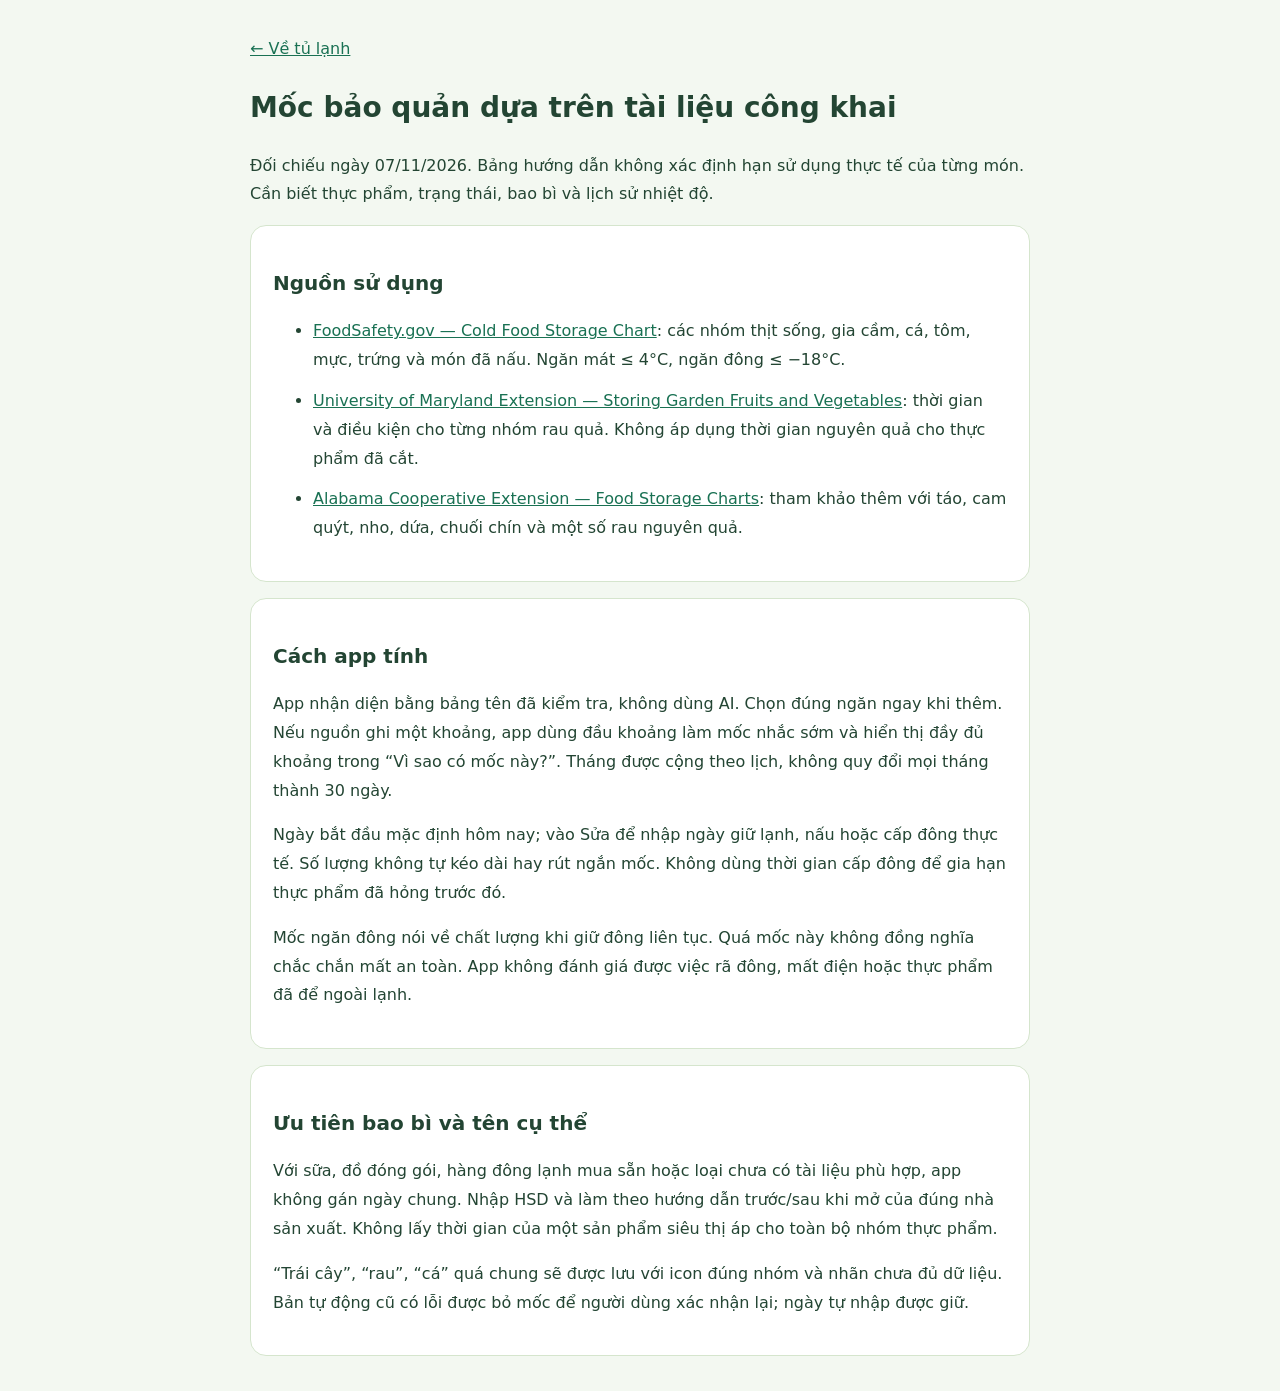
==== sources.html @ 4a422220 "Fix food icons and source-based storage guidance; add quantity and fridge/freezer controls" ====
<!doctype html><html lang="vi"><meta charset="utf-8"><meta name="viewport" content="width=device-width,initial-scale=1"><title>Tài liệu bảo quản · Tủ lạnh nhỏ</title><style>body{font:16px/1.8 system-ui;max-width:780px;margin:35px auto;padding:0 22px;color:#234533;background:#f3f8f1}h1{font-size:28px}h2{font-size:20px}a{color:#197153}section{background:#fff;border:1px solid #d5e5cd;padding:22px;border-radius:16px;margin:16px 0}li{margin:12px 0}</style><a href="./">← Về tủ lạnh</a><h1>Mốc bảo quản dựa trên tài liệu công khai</h1><p>Đối chiếu ngày 07/11/2026. Bảng hướng dẫn không xác định hạn sử dụng thực tế của từng món. Cần biết thực phẩm, trạng thái, bao bì và lịch sử nhiệt độ.</p><section><h2>Nguồn sử dụng</h2><ul><li><a href="https://www.foodsafety.gov/food-safety-charts/cold-food-storage-charts">FoodSafety.gov — Cold Food Storage Chart</a>: các nhóm thịt sống, gia cầm, cá, tôm, mực, trứng và món đã nấu. Ngăn mát ≤ 4°C, ngăn đông ≤ −18°C.</li><li><a href="https://www.extension.umd.edu/resource/storing-garden-fruits-and-vegetables">University of Maryland Extension — Storing Garden Fruits and Vegetables</a>: thời gian và điều kiện cho từng nhóm rau quả. Không áp dụng thời gian nguyên quả cho thực phẩm đã cắt.</li><li><a href="https://www.aces.edu/blog/topics/disaster-home-family/food-storage-charts/">Alabama Cooperative Extension — Food Storage Charts</a>: tham khảo thêm với táo, cam quýt, nho, dứa, chuối chín và một số rau nguyên quả.</li></ul></section><section><h2>Cách app tính</h2><p>App nhận diện bằng bảng tên đã kiểm tra, không dùng AI. Chọn đúng ngăn ngay khi thêm. Nếu nguồn ghi một khoảng, app dùng đầu khoảng làm mốc nhắc sớm và hiển thị đầy đủ khoảng trong “Vì sao có mốc này?”. Tháng được cộng theo lịch, không quy đổi mọi tháng thành 30 ngày.</p><p>Ngày bắt đầu mặc định hôm nay; vào Sửa để nhập ngày giữ lạnh, nấu hoặc cấp đông thực tế. Số lượng không tự kéo dài hay rút ngắn mốc. Không dùng thời gian cấp đông để gia hạn thực phẩm đã hỏng trước đó.</p><p>Mốc ngăn đông nói về chất lượng khi giữ đông liên tục. Quá mốc này không đồng nghĩa chắc chắn mất an toàn. App không đánh giá được việc rã đông, mất điện hoặc thực phẩm đã để ngoài lạnh.</p></section><section><h2>Ưu tiên bao bì và tên cụ thể</h2><p>Với sữa, đồ đóng gói, hàng đông lạnh mua sẵn hoặc loại chưa có tài liệu phù hợp, app không gán ngày chung. Nhập HSD và làm theo hướng dẫn trước/sau khi mở của đúng nhà sản xuất. Không lấy thời gian của một sản phẩm siêu thị áp cho toàn bộ nhóm thực phẩm.</p><p>“Trái cây”, “rau”, “cá” quá chung sẽ được lưu với icon đúng nhóm và nhãn chưa đủ dữ liệu. Bản tự động cũ có lỗi được bỏ mốc để người dùng xác nhận lại; ngày tự nhập được giữ.</p></section></html>
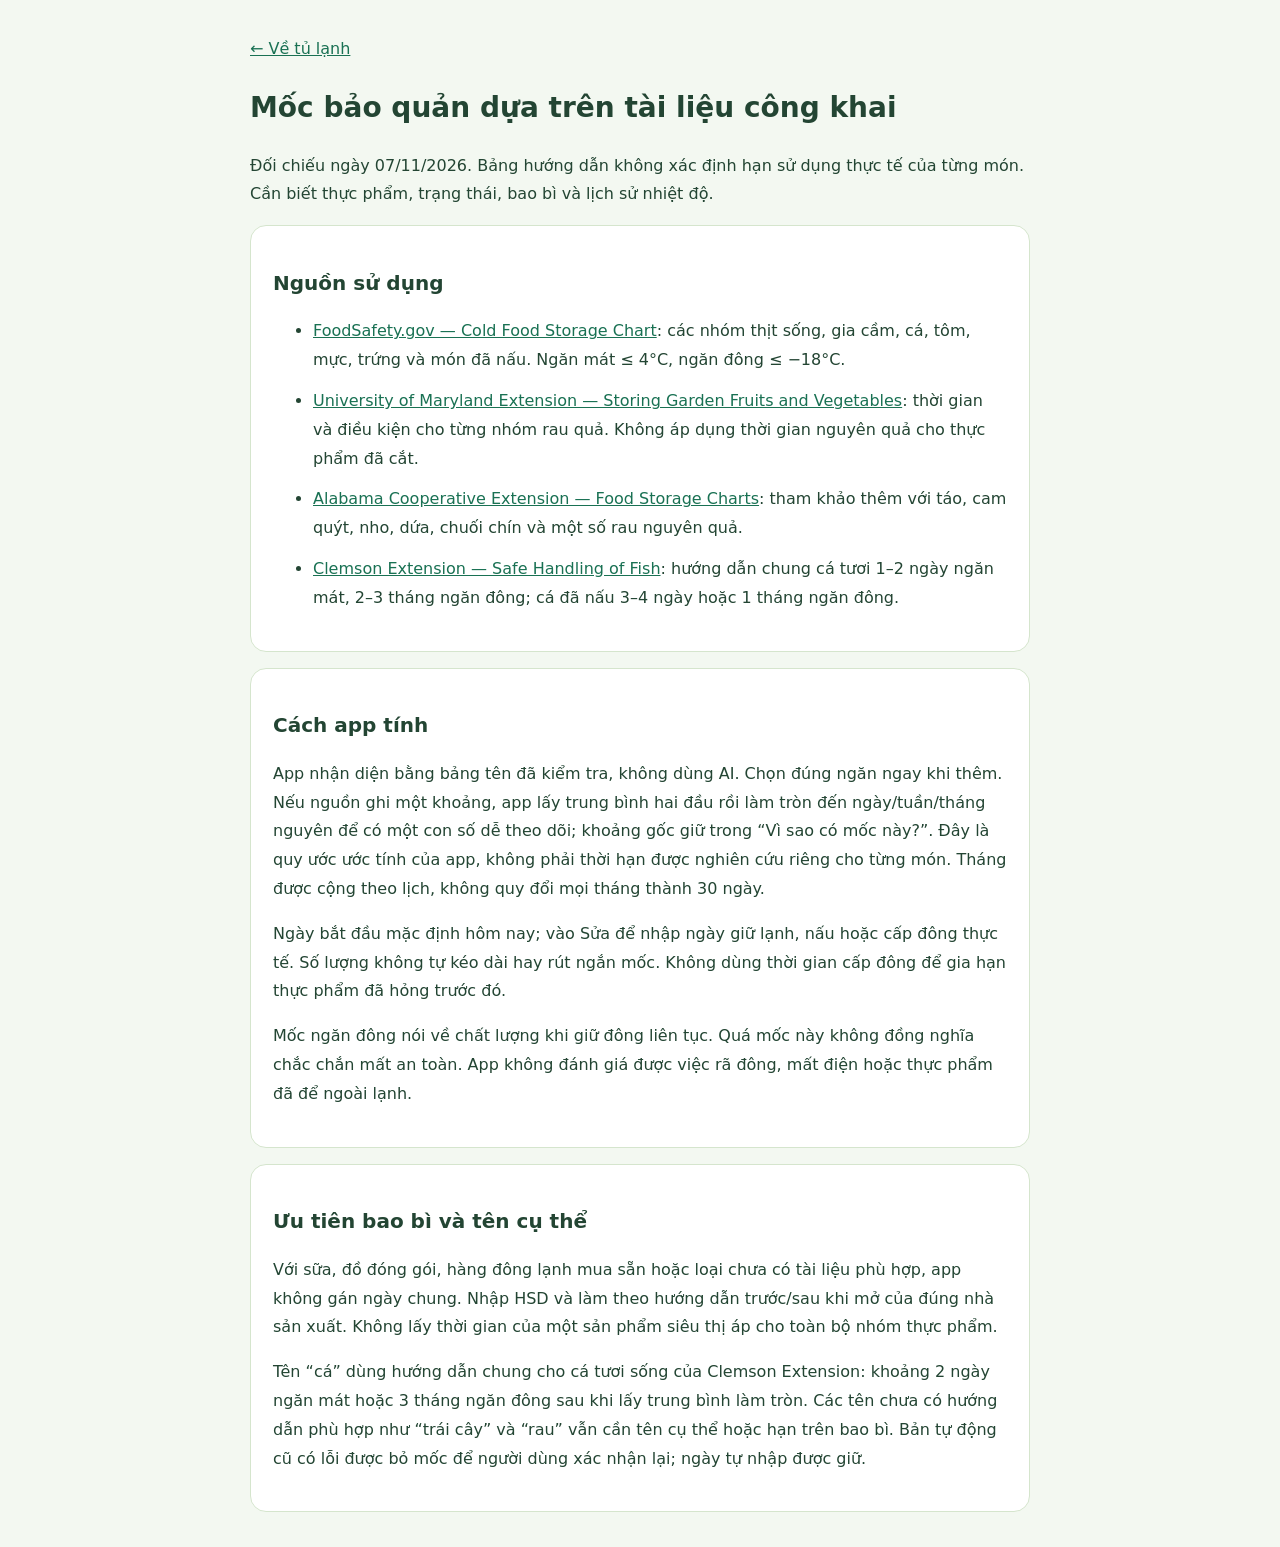
==== commit 2bb5942c: "Use rounded average storage estimates and add generic fresh fish guidance" ====
--- a/sources.html
+++ b/sources.html
@@ -1 +1 @@
-<!doctype html><html lang="vi"><meta charset="utf-8"><meta name="viewport" content="width=device-width,initial-scale=1"><title>Tài liệu bảo quản · Tủ lạnh nhỏ</title><style>body{font:16px/1.8 system-ui;max-width:780px;margin:35px auto;padding:0 22px;color:#234533;background:#f3f8f1}h1{font-size:28px}h2{font-size:20px}a{color:#197153}section{background:#fff;border:1px solid #d5e5cd;padding:22px;border-radius:16px;margin:16px 0}li{margin:12px 0}</style><a href="./">← Về tủ lạnh</a><h1>Mốc bảo quản dựa trên tài liệu công khai</h1><p>Đối chiếu ngày 07/11/2026. Bảng hướng dẫn không xác định hạn sử dụng thực tế của từng món. Cần biết thực phẩm, trạng thái, bao bì và lịch sử nhiệt độ.</p><section><h2>Nguồn sử dụng</h2><ul><li><a href="https://www.foodsafety.gov/food-safety-charts/cold-food-storage-charts">FoodSafety.gov — Cold Food Storage Chart</a>: các nhóm thịt sống, gia cầm, cá, tôm, mực, trứng và món đã nấu. Ngăn mát ≤ 4°C, ngăn đông ≤ −18°C.</li><li><a href="https://www.extension.umd.edu/resource/storing-garden-fruits-and-vegetables">University of Maryland Extension — Storing Garden Fruits and Vegetables</a>: thời gian và điều kiện cho từng nhóm rau quả. Không áp dụng thời gian nguyên quả cho thực phẩm đã cắt.</li><li><a href="https://www.aces.edu/blog/topics/disaster-home-family/food-storage-charts/">Alabama Cooperative Extension — Food Storage Charts</a>: tham khảo thêm với táo, cam quýt, nho, dứa, chuối chín và một số rau nguyên quả.</li></ul></section><section><h2>Cách app tính</h2><p>App nhận diện bằng bảng tên đã kiểm tra, không dùng AI. Chọn đúng ngăn ngay khi thêm. Nếu nguồn ghi một khoảng, app dùng đầu khoảng làm mốc nhắc sớm và hiển thị đầy đủ khoảng trong “Vì sao có mốc này?”. Tháng được cộng theo lịch, không quy đổi mọi tháng thành 30 ngày.</p><p>Ngày bắt đầu mặc định hôm nay; vào Sửa để nhập ngày giữ lạnh, nấu hoặc cấp đông thực tế. Số lượng không tự kéo dài hay rút ngắn mốc. Không dùng thời gian cấp đông để gia hạn thực phẩm đã hỏng trước đó.</p><p>Mốc ngăn đông nói về chất lượng khi giữ đông liên tục. Quá mốc này không đồng nghĩa chắc chắn mất an toàn. App không đánh giá được việc rã đông, mất điện hoặc thực phẩm đã để ngoài lạnh.</p></section><section><h2>Ưu tiên bao bì và tên cụ thể</h2><p>Với sữa, đồ đóng gói, hàng đông lạnh mua sẵn hoặc loại chưa có tài liệu phù hợp, app không gán ngày chung. Nhập HSD và làm theo hướng dẫn trước/sau khi mở của đúng nhà sản xuất. Không lấy thời gian của một sản phẩm siêu thị áp cho toàn bộ nhóm thực phẩm.</p><p>“Trái cây”, “rau”, “cá” quá chung sẽ được lưu với icon đúng nhóm và nhãn chưa đủ dữ liệu. Bản tự động cũ có lỗi được bỏ mốc để người dùng xác nhận lại; ngày tự nhập được giữ.</p></section></html>
+<!doctype html><html lang="vi"><meta charset="utf-8"><meta name="viewport" content="width=device-width,initial-scale=1"><title>Tài liệu bảo quản · Tủ lạnh nhỏ</title><style>body{font:16px/1.8 system-ui;max-width:780px;margin:35px auto;padding:0 22px;color:#234533;background:#f3f8f1}h1{font-size:28px}h2{font-size:20px}a{color:#197153}section{background:#fff;border:1px solid #d5e5cd;padding:22px;border-radius:16px;margin:16px 0}li{margin:12px 0}</style><a href="./">← Về tủ lạnh</a><h1>Mốc bảo quản dựa trên tài liệu công khai</h1><p>Đối chiếu ngày 07/11/2026. Bảng hướng dẫn không xác định hạn sử dụng thực tế của từng món. Cần biết thực phẩm, trạng thái, bao bì và lịch sử nhiệt độ.</p><section><h2>Nguồn sử dụng</h2><ul><li><a href="https://www.foodsafety.gov/food-safety-charts/cold-food-storage-charts">FoodSafety.gov — Cold Food Storage Chart</a>: các nhóm thịt sống, gia cầm, cá, tôm, mực, trứng và món đã nấu. Ngăn mát ≤ 4°C, ngăn đông ≤ −18°C.</li><li><a href="https://www.extension.umd.edu/resource/storing-garden-fruits-and-vegetables">University of Maryland Extension — Storing Garden Fruits and Vegetables</a>: thời gian và điều kiện cho từng nhóm rau quả. Không áp dụng thời gian nguyên quả cho thực phẩm đã cắt.</li><li><a href="https://www.aces.edu/blog/topics/disaster-home-family/food-storage-charts/">Alabama Cooperative Extension — Food Storage Charts</a>: tham khảo thêm với táo, cam quýt, nho, dứa, chuối chín và một số rau nguyên quả.</li><li><a href="https://hgic.clemson.edu/factsheet/safe-handling-of-fish/">Clemson Extension — Safe Handling of Fish</a>: hướng dẫn chung cá tươi 1–2 ngày ngăn mát, 2–3 tháng ngăn đông; cá đã nấu 3–4 ngày hoặc 1 tháng ngăn đông.</li></ul></section><section><h2>Cách app tính</h2><p>App nhận diện bằng bảng tên đã kiểm tra, không dùng AI. Chọn đúng ngăn ngay khi thêm. Nếu nguồn ghi một khoảng, app lấy trung bình hai đầu rồi làm tròn đến ngày/tuần/tháng nguyên để có một con số dễ theo dõi; khoảng gốc giữ trong “Vì sao có mốc này?”. Đây là quy ước ước tính của app, không phải thời hạn được nghiên cứu riêng cho từng món. Tháng được cộng theo lịch, không quy đổi mọi tháng thành 30 ngày.</p><p>Ngày bắt đầu mặc định hôm nay; vào Sửa để nhập ngày giữ lạnh, nấu hoặc cấp đông thực tế. Số lượng không tự kéo dài hay rút ngắn mốc. Không dùng thời gian cấp đông để gia hạn thực phẩm đã hỏng trước đó.</p><p>Mốc ngăn đông nói về chất lượng khi giữ đông liên tục. Quá mốc này không đồng nghĩa chắc chắn mất an toàn. App không đánh giá được việc rã đông, mất điện hoặc thực phẩm đã để ngoài lạnh.</p></section><section><h2>Ưu tiên bao bì và tên cụ thể</h2><p>Với sữa, đồ đóng gói, hàng đông lạnh mua sẵn hoặc loại chưa có tài liệu phù hợp, app không gán ngày chung. Nhập HSD và làm theo hướng dẫn trước/sau khi mở của đúng nhà sản xuất. Không lấy thời gian của một sản phẩm siêu thị áp cho toàn bộ nhóm thực phẩm.</p><p>Tên “cá” dùng hướng dẫn chung cho cá tươi sống của Clemson Extension: khoảng 2 ngày ngăn mát hoặc 3 tháng ngăn đông sau khi lấy trung bình làm tròn. Các tên chưa có hướng dẫn phù hợp như “trái cây” và “rau” vẫn cần tên cụ thể hoặc hạn trên bao bì. Bản tự động cũ có lỗi được bỏ mốc để người dùng xác nhận lại; ngày tự nhập được giữ.</p></section></html>
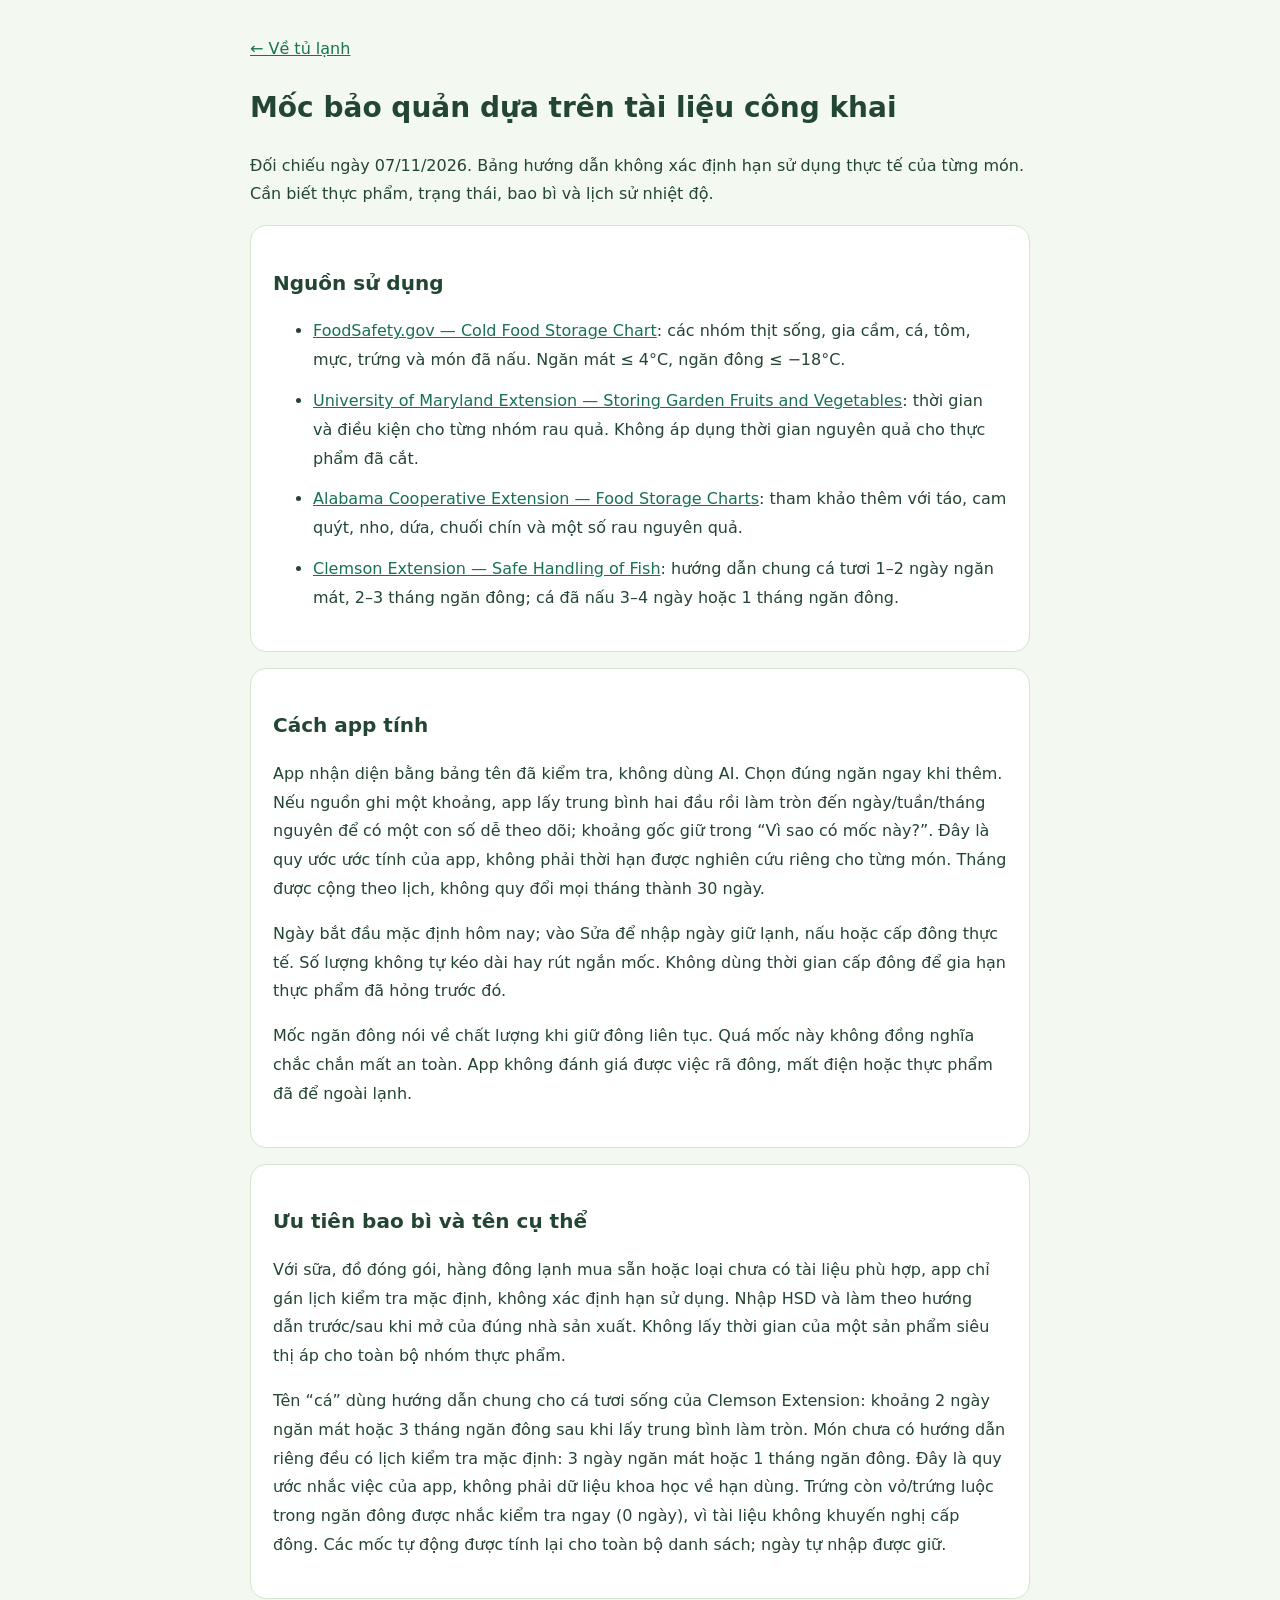
==== commit 600462c8: "Apply automatic dates to all foods with transparent default check reminders" ====
--- a/sources.html
+++ b/sources.html
@@ -1 +1 @@
-<!doctype html><html lang="vi"><meta charset="utf-8"><meta name="viewport" content="width=device-width,initial-scale=1"><title>Tài liệu bảo quản · Tủ lạnh nhỏ</title><style>body{font:16px/1.8 system-ui;max-width:780px;margin:35px auto;padding:0 22px;color:#234533;background:#f3f8f1}h1{font-size:28px}h2{font-size:20px}a{color:#197153}section{background:#fff;border:1px solid #d5e5cd;padding:22px;border-radius:16px;margin:16px 0}li{margin:12px 0}</style><a href="./">← Về tủ lạnh</a><h1>Mốc bảo quản dựa trên tài liệu công khai</h1><p>Đối chiếu ngày 07/11/2026. Bảng hướng dẫn không xác định hạn sử dụng thực tế của từng món. Cần biết thực phẩm, trạng thái, bao bì và lịch sử nhiệt độ.</p><section><h2>Nguồn sử dụng</h2><ul><li><a href="https://www.foodsafety.gov/food-safety-charts/cold-food-storage-charts">FoodSafety.gov — Cold Food Storage Chart</a>: các nhóm thịt sống, gia cầm, cá, tôm, mực, trứng và món đã nấu. Ngăn mát ≤ 4°C, ngăn đông ≤ −18°C.</li><li><a href="https://www.extension.umd.edu/resource/storing-garden-fruits-and-vegetables">University of Maryland Extension — Storing Garden Fruits and Vegetables</a>: thời gian và điều kiện cho từng nhóm rau quả. Không áp dụng thời gian nguyên quả cho thực phẩm đã cắt.</li><li><a href="https://www.aces.edu/blog/topics/disaster-home-family/food-storage-charts/">Alabama Cooperative Extension — Food Storage Charts</a>: tham khảo thêm với táo, cam quýt, nho, dứa, chuối chín và một số rau nguyên quả.</li><li><a href="https://hgic.clemson.edu/factsheet/safe-handling-of-fish/">Clemson Extension — Safe Handling of Fish</a>: hướng dẫn chung cá tươi 1–2 ngày ngăn mát, 2–3 tháng ngăn đông; cá đã nấu 3–4 ngày hoặc 1 tháng ngăn đông.</li></ul></section><section><h2>Cách app tính</h2><p>App nhận diện bằng bảng tên đã kiểm tra, không dùng AI. Chọn đúng ngăn ngay khi thêm. Nếu nguồn ghi một khoảng, app lấy trung bình hai đầu rồi làm tròn đến ngày/tuần/tháng nguyên để có một con số dễ theo dõi; khoảng gốc giữ trong “Vì sao có mốc này?”. Đây là quy ước ước tính của app, không phải thời hạn được nghiên cứu riêng cho từng món. Tháng được cộng theo lịch, không quy đổi mọi tháng thành 30 ngày.</p><p>Ngày bắt đầu mặc định hôm nay; vào Sửa để nhập ngày giữ lạnh, nấu hoặc cấp đông thực tế. Số lượng không tự kéo dài hay rút ngắn mốc. Không dùng thời gian cấp đông để gia hạn thực phẩm đã hỏng trước đó.</p><p>Mốc ngăn đông nói về chất lượng khi giữ đông liên tục. Quá mốc này không đồng nghĩa chắc chắn mất an toàn. App không đánh giá được việc rã đông, mất điện hoặc thực phẩm đã để ngoài lạnh.</p></section><section><h2>Ưu tiên bao bì và tên cụ thể</h2><p>Với sữa, đồ đóng gói, hàng đông lạnh mua sẵn hoặc loại chưa có tài liệu phù hợp, app không gán ngày chung. Nhập HSD và làm theo hướng dẫn trước/sau khi mở của đúng nhà sản xuất. Không lấy thời gian của một sản phẩm siêu thị áp cho toàn bộ nhóm thực phẩm.</p><p>Tên “cá” dùng hướng dẫn chung cho cá tươi sống của Clemson Extension: khoảng 2 ngày ngăn mát hoặc 3 tháng ngăn đông sau khi lấy trung bình làm tròn. Các tên chưa có hướng dẫn phù hợp như “trái cây” và “rau” vẫn cần tên cụ thể hoặc hạn trên bao bì. Bản tự động cũ có lỗi được bỏ mốc để người dùng xác nhận lại; ngày tự nhập được giữ.</p></section></html>
+<!doctype html><html lang="vi"><meta charset="utf-8"><meta name="viewport" content="width=device-width,initial-scale=1"><title>Tài liệu bảo quản · Tủ lạnh nhỏ</title><style>body{font:16px/1.8 system-ui;max-width:780px;margin:35px auto;padding:0 22px;color:#234533;background:#f3f8f1}h1{font-size:28px}h2{font-size:20px}a{color:#197153}section{background:#fff;border:1px solid #d5e5cd;padding:22px;border-radius:16px;margin:16px 0}li{margin:12px 0}</style><a href="./">← Về tủ lạnh</a><h1>Mốc bảo quản dựa trên tài liệu công khai</h1><p>Đối chiếu ngày 07/11/2026. Bảng hướng dẫn không xác định hạn sử dụng thực tế của từng món. Cần biết thực phẩm, trạng thái, bao bì và lịch sử nhiệt độ.</p><section><h2>Nguồn sử dụng</h2><ul><li><a href="https://www.foodsafety.gov/food-safety-charts/cold-food-storage-charts">FoodSafety.gov — Cold Food Storage Chart</a>: các nhóm thịt sống, gia cầm, cá, tôm, mực, trứng và món đã nấu. Ngăn mát ≤ 4°C, ngăn đông ≤ −18°C.</li><li><a href="https://www.extension.umd.edu/resource/storing-garden-fruits-and-vegetables">University of Maryland Extension — Storing Garden Fruits and Vegetables</a>: thời gian và điều kiện cho từng nhóm rau quả. Không áp dụng thời gian nguyên quả cho thực phẩm đã cắt.</li><li><a href="https://www.aces.edu/blog/topics/disaster-home-family/food-storage-charts/">Alabama Cooperative Extension — Food Storage Charts</a>: tham khảo thêm với táo, cam quýt, nho, dứa, chuối chín và một số rau nguyên quả.</li><li><a href="https://hgic.clemson.edu/factsheet/safe-handling-of-fish/">Clemson Extension — Safe Handling of Fish</a>: hướng dẫn chung cá tươi 1–2 ngày ngăn mát, 2–3 tháng ngăn đông; cá đã nấu 3–4 ngày hoặc 1 tháng ngăn đông.</li></ul></section><section><h2>Cách app tính</h2><p>App nhận diện bằng bảng tên đã kiểm tra, không dùng AI. Chọn đúng ngăn ngay khi thêm. Nếu nguồn ghi một khoảng, app lấy trung bình hai đầu rồi làm tròn đến ngày/tuần/tháng nguyên để có một con số dễ theo dõi; khoảng gốc giữ trong “Vì sao có mốc này?”. Đây là quy ước ước tính của app, không phải thời hạn được nghiên cứu riêng cho từng món. Tháng được cộng theo lịch, không quy đổi mọi tháng thành 30 ngày.</p><p>Ngày bắt đầu mặc định hôm nay; vào Sửa để nhập ngày giữ lạnh, nấu hoặc cấp đông thực tế. Số lượng không tự kéo dài hay rút ngắn mốc. Không dùng thời gian cấp đông để gia hạn thực phẩm đã hỏng trước đó.</p><p>Mốc ngăn đông nói về chất lượng khi giữ đông liên tục. Quá mốc này không đồng nghĩa chắc chắn mất an toàn. App không đánh giá được việc rã đông, mất điện hoặc thực phẩm đã để ngoài lạnh.</p></section><section><h2>Ưu tiên bao bì và tên cụ thể</h2><p>Với sữa, đồ đóng gói, hàng đông lạnh mua sẵn hoặc loại chưa có tài liệu phù hợp, app chỉ gán lịch kiểm tra mặc định, không xác định hạn sử dụng. Nhập HSD và làm theo hướng dẫn trước/sau khi mở của đúng nhà sản xuất. Không lấy thời gian của một sản phẩm siêu thị áp cho toàn bộ nhóm thực phẩm.</p><p>Tên “cá” dùng hướng dẫn chung cho cá tươi sống của Clemson Extension: khoảng 2 ngày ngăn mát hoặc 3 tháng ngăn đông sau khi lấy trung bình làm tròn. Món chưa có hướng dẫn riêng đều có lịch kiểm tra mặc định: 3 ngày ngăn mát hoặc 1 tháng ngăn đông. Đây là quy ước nhắc việc của app, không phải dữ liệu khoa học về hạn dùng. Trứng còn vỏ/trứng luộc trong ngăn đông được nhắc kiểm tra ngay (0 ngày), vì tài liệu không khuyến nghị cấp đông. Các mốc tự động được tính lại cho toàn bộ danh sách; ngày tự nhập được giữ.</p></section></html>
